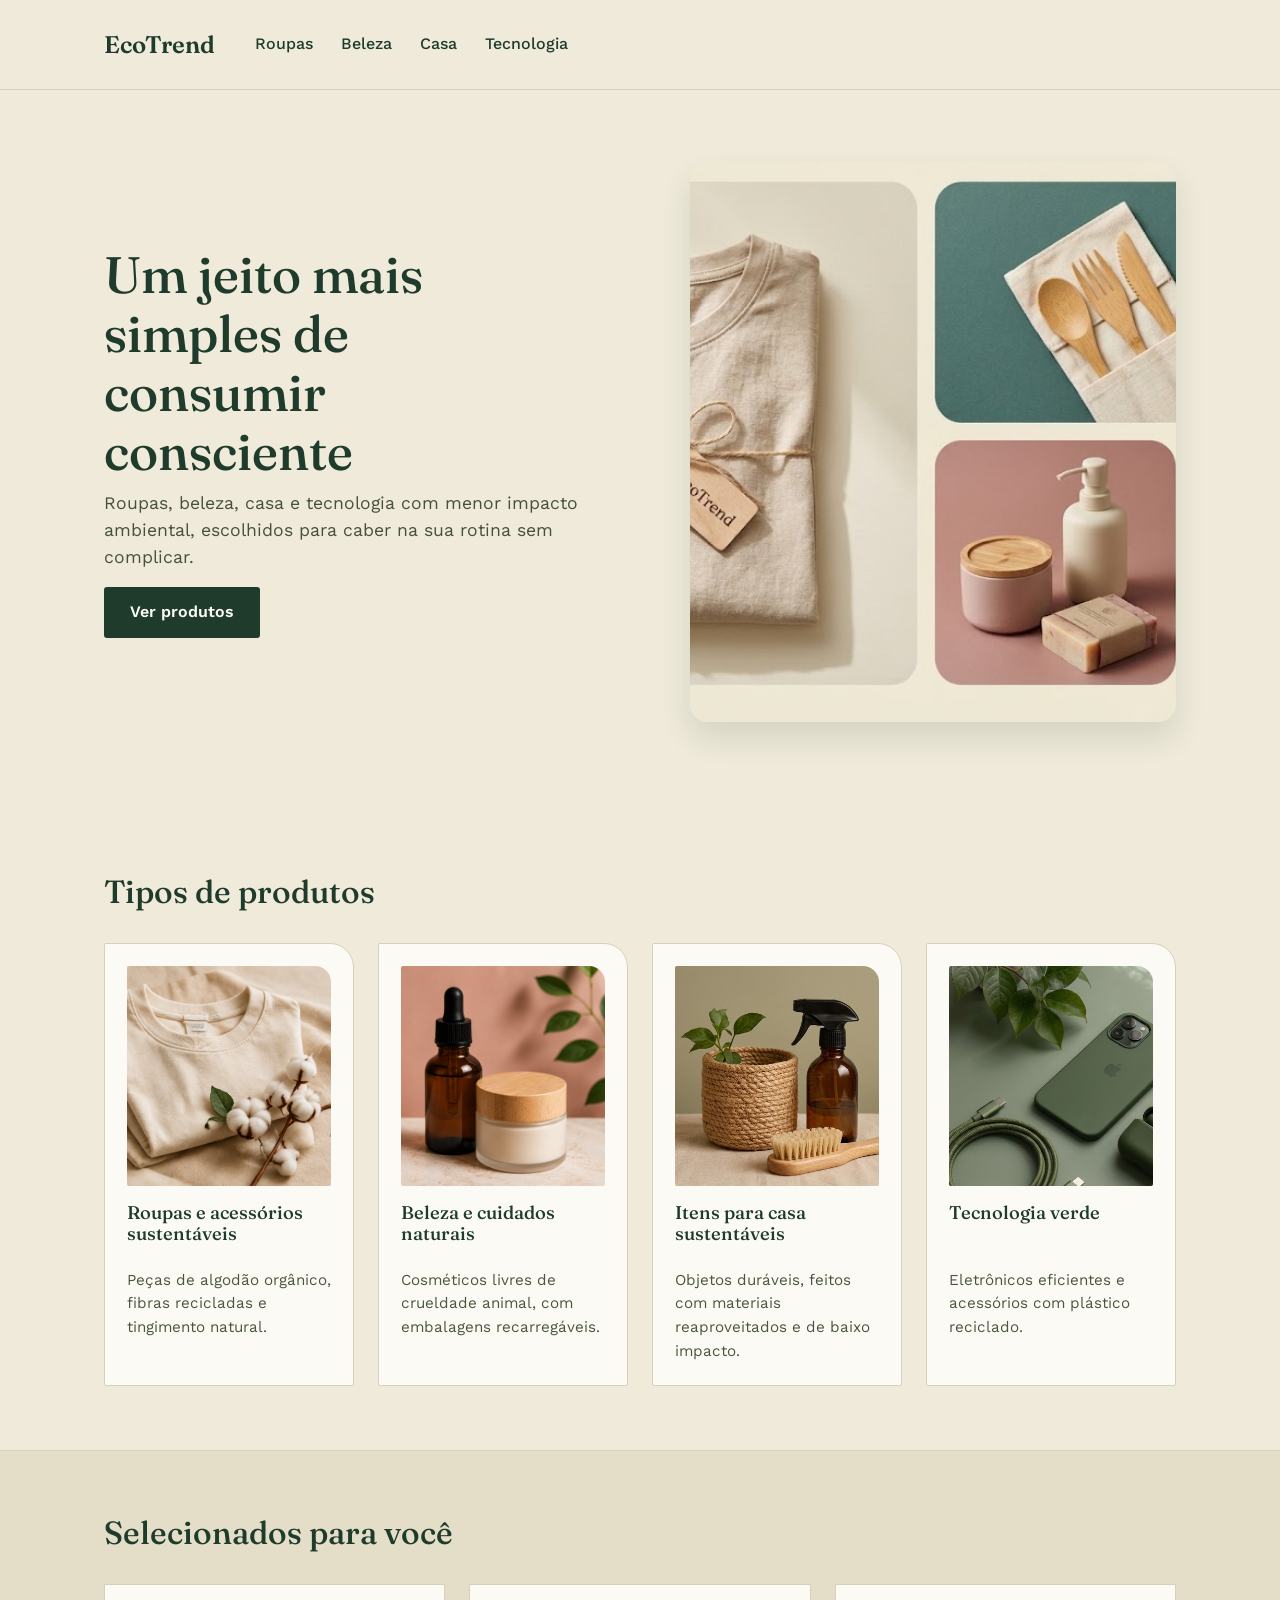
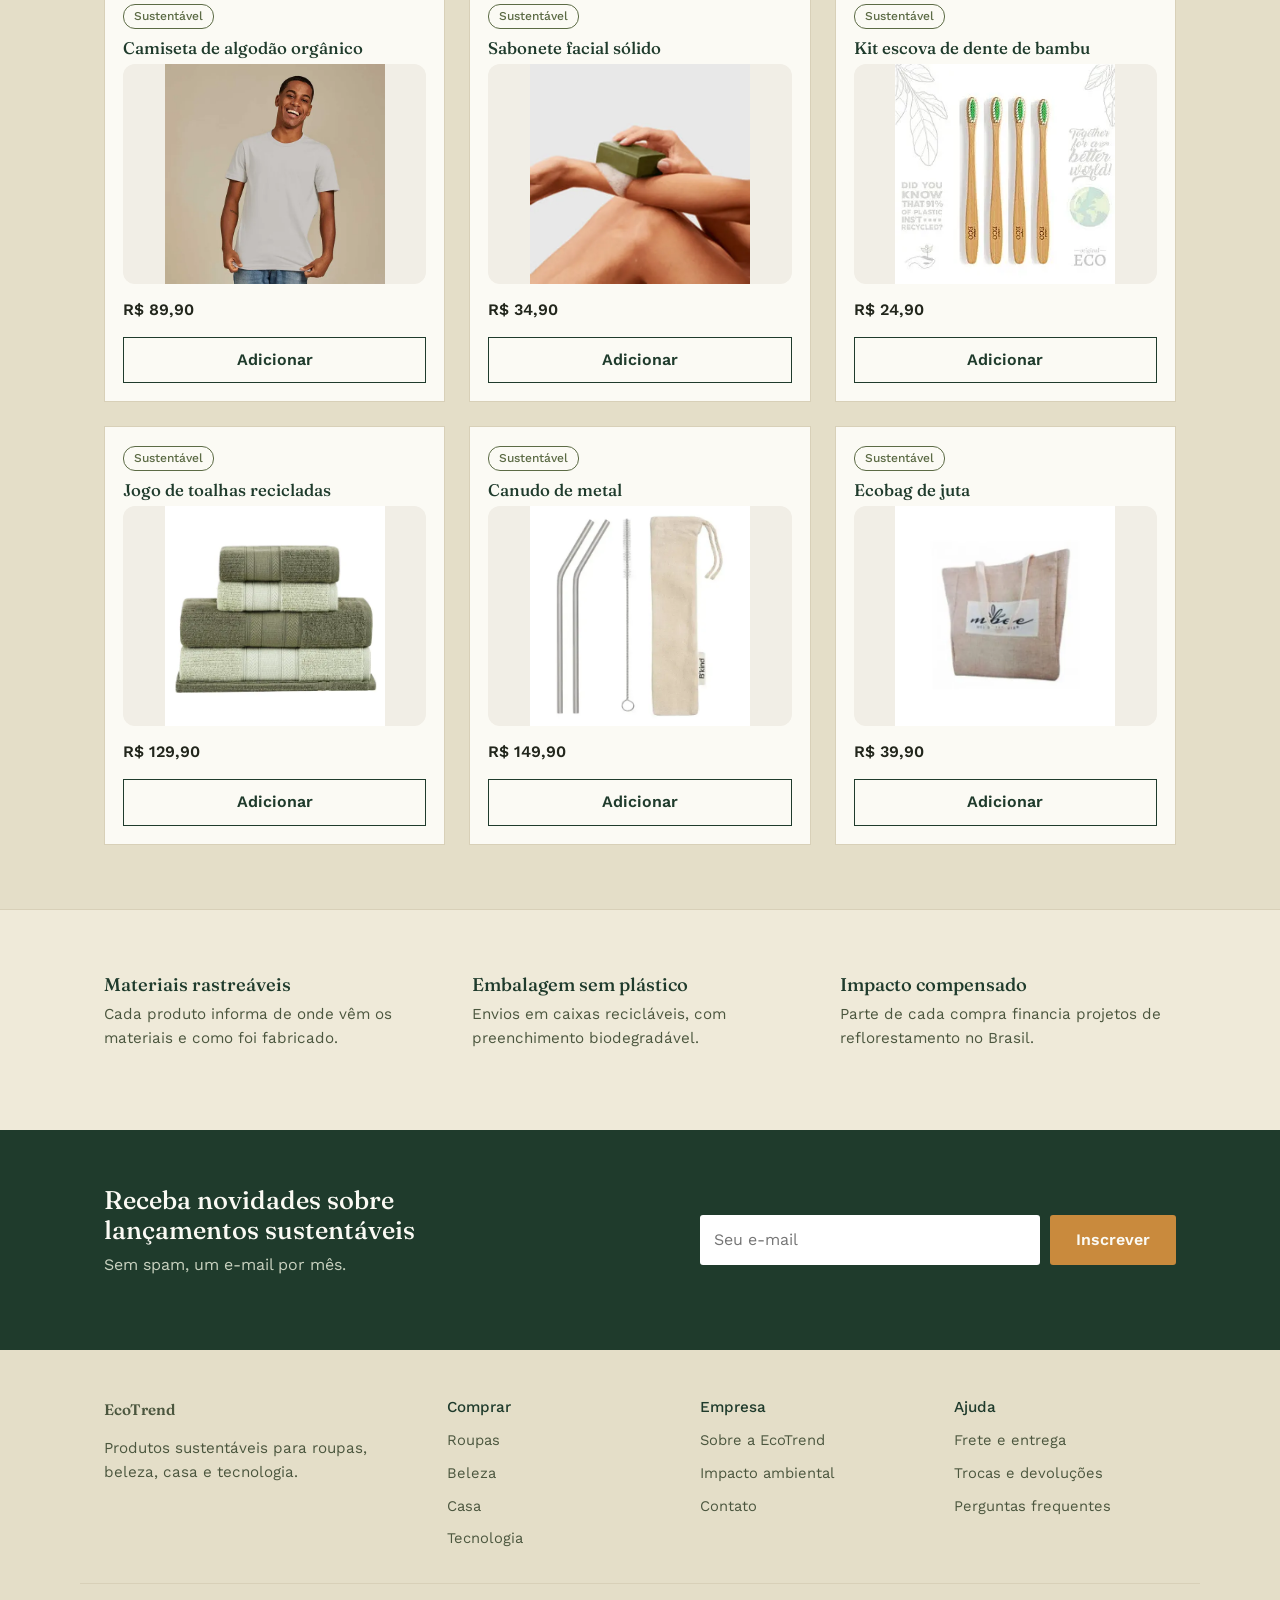
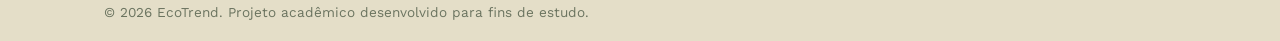
==== index.html @ 62171b1b "Initial commit" ====
<!doctype html>
<html lang="pt-BR">

<head>
  <meta charset="UTF-8">
  <meta name="viewport" content="width=device-width, initial-scale=1">
  <title>EcoTrend — produtos sustentáveis para o dia a dia</title>
  <link rel="preconnect" href="https://fonts.googleapis.com">
  <link rel="preconnect" href="https://fonts.gstatic.com" crossorigin>
  <link
    href="https://fonts.googleapis.com/css2?family=Fraunces:opsz,wght@9..144,400;9..144,600;9..144,700&family=Work+Sans:wght@400;500;600&display=swap"
    rel="stylesheet">
  <link href="https://cdn.jsdelivr.net/npm/bootstrap@5.3.3/dist/css/bootstrap.min.css" rel="stylesheet">
  <link rel="stylesheet" href="styles.css">
</head>

<body>

  <header class="site-header">
    <nav class="navbar navbar-expand-lg">
      <div class="container header-inner">
        <a class="brand" href="#topo">EcoTrend</a>
        <div class="navbar-collapse" id="navMenu">
          <ul class="nav-links">
            <li><a href="#categorias">Roupas</a></li>
            <li><a href="#categorias">Beleza</a></li>
            <li><a href="#categorias">Casa</a></li>
            <li><a href="#categorias">Tecnologia</a></li>
          </ul>
        </div>
      </div>
    </nav>
  </header>

  <main id="topo">

    <section class="hero">
      <div class="container hero-inner">
        <div class="hero-text">
          <h1>Um jeito mais simples de consumir consciente</h1>
          <p>Roupas, beleza, casa e tecnologia com menor impacto ambiental, escolhidos para caber na sua rotina sem
            complicar.</p>
          <a class="btn-primary" href="#produtos">Ver produtos</a>
        </div>
        <div class="hero-visual">
          <img src="./imagem.jpg" alt="" class="hero-image">
        </div>
      </div>
    </section>

    <section class="categories" id="categorias">
      <div class="container">
        <h2>Tipos de produtos</h2>
        <div class="categories-grid">

          <article class="category cat--roupas">
            <img src="./algodao.png" alt="" class="category-media">
            <h3>Roupas e acessórios sustentáveis</h3>
            <p>Peças de algodão orgânico, fibras recicladas e tingimento natural.</p>
          </article>

          <article class="category cat--beleza">
            <img src="./oleos.png" alt="" class="category-media">
            <h3>Beleza e cuidados naturais</h3>
            <p>Cosméticos livres de crueldade animal, com embalagens recarregáveis.</p>
          </article>

          <article class="category cat--casa">
            <img src="./oleo2.jpg" alt="" class="category-media">
            <h3>Itens para casa sustentáveis</h3>
            <p>Objetos duráveis, feitos com materiais reaproveitados e de baixo impacto.</p>
          </article>

          <article class="category cat--tech">
            <img src="./celular.jpg" alt="" class="category-media">
            <h3>Tecnologia verde</h3>
            <p>Eletrônicos eficientes e acessórios com plástico reciclado.</p>
          </article>

        </div>
      </div>
    </section>

    <section class="products" id="produtos">
      <div class="container">
        <h2>Selecionados para você</h2>
        <div class="products-grid">

          <article class="product-card">
            <span class="product-tag">Sustentável</span>
            <h3>Camiseta de algodão orgânico</h3>
            <img src="algodao organico.webp" alt="">
            <p class="product-price">R$ 89,90</p>
            <button type="button" class="btn-secondary">Adicionar</button>
          </article>

          <article class="product-card">
            <span class="product-tag">Sustentável</span>
            <h3>Sabonete facial sólido</h3>
            <img src="sabonete-solido.webp" alt="">
            <p class="product-price">R$ 34,90</p>
            <button type="button" class="btn-secondary">Adicionar</button>
          </article>

          <article class="product-card">
            <span class="product-tag">Sustentável</span>
            <h3>Kit escova de dente de bambu</h3>
            <img src="escova.webp" alt="">
            <p class="product-price">R$ 24,90</p>
            <button type="button" class="btn-secondary">Adicionar</button>
          </article>

          <article class="product-card">
            <span class="product-tag">Sustentável</span>
            <h3>Jogo de toalhas recicladas</h3>
            <img src="toalha.webp" alt="">
            <p class="product-price">R$ 129,90</p>
            <button type="button" class="btn-secondary">Adicionar</button>
          </article>

          <article class="product-card">
            <span class="product-tag">Sustentável</span>
            <h3>Canudo de metal</h3>
            <img src="canudo.webp" alt="">
            <p class="product-price">R$ 149,90</p>
            <button type="button" class="btn-secondary">Adicionar</button>
          </article>

          <article class="product-card">
            <span class="product-tag">Sustentável</span>
            <h3>Ecobag de juta</h3>
            <img src="sacola.webp" alt="">
            <p class="product-price">R$ 39,90</p>
            <button type="button" class="btn-secondary">Adicionar</button>
          </article>

        </div>
      </div>
    </section>

    <section class="values">
      <div class="container values-grid">
        <div class="value">
          <h3>Materiais rastreáveis</h3>
          <p>Cada produto informa de onde vêm os materiais e como foi fabricado.</p>
        </div>
        <div class="value">
          <h3>Embalagem sem plástico</h3>
          <p>Envios em caixas recicláveis, com preenchimento biodegradável.</p>
        </div>
        <div class="value">
          <h3>Impacto compensado</h3>
          <p>Parte de cada compra financia projetos de reflorestamento no Brasil.</p>
        </div>
      </div>
    </section>

    <section class="newsletter">
      <div class="container newsletter-inner">
        <div>
          <h2>Receba novidades sobre lançamentos sustentáveis</h2>
          <p>Sem spam, um e-mail por mês.</p>
        </div>
        <form class="newsletter-form" onsubmit="return false;">
          <label for="email" class="visually-hidden">E-mail</label>
          <input type="email" id="email" placeholder="Seu e-mail" required>
          <button type="submit" class="btn-primary">Inscrever</button>
        </form>
      </div>
    </section>

  </main>

  <footer class="site-footer">
    <div class="container footer-grid">
      <div class="footer-brand">
        <p class="brand">EcoTrend</p>
        <p>Produtos sustentáveis para roupas, beleza, casa e tecnologia.</p>
      </div>
      <div class="footer-col">
        <h4>Comprar</h4>
        <ul>
          <li><a href="#categorias">Roupas</a></li>
          <li><a href="#categorias">Beleza</a></li>
          <li><a href="#categorias">Casa</a></li>
          <li><a href="#categorias">Tecnologia</a></li>
        </ul>
      </div>
      <div class="footer-col">
        <h4>Empresa</h4>
        <ul>
          <li><a href="#">Sobre a EcoTrend</a></li>
          <li><a href="#">Impacto ambiental</a></li>
          <li><a href="#">Contato</a></li>
        </ul>
      </div>
      <div class="footer-col">
        <h4>Ajuda</h4>
        <ul>
          <li><a href="#">Frete e entrega</a></li>
          <li><a href="#">Trocas e devoluções</a></li>
          <li><a href="#">Perguntas frequentes</a></li>
        </ul>
      </div>
    </div>
    <div class="container footer-bottom">
      <p>&copy; 2026 EcoTrend. Projeto acadêmico desenvolvido para fins de estudo.</p>
    </div>
  </footer>

  <script src="https://cdn.jsdelivr.net/npm/bootstrap@5.3.3/dist/js/bootstrap.bundle.min.js"></script>
</body>

</html>
---- styles.css ----
:root {
  --bg: #EFEAD9;
  --bg-alt: #E4DEC8;
  --surface: #FBFAF4;
  --ink: #22261C;
  --forest: #1F3B2C;
  --moss: #5C6B45;
  --ochre: #C98A3D;
  --line: #D8D0B8;
}

* {
  box-sizing: border-box;
}

html {
  scroll-behavior: smooth;
}

body {
  margin: 0;
  background: var(--bg);
  color: var(--ink);
  font-family: "Work Sans", sans-serif;
  font-size: 16px;
  line-height: 1.55;
  overflow-x: hidden;
}

h1,
h2,
h3 {
  font-family: "Fraunces", serif;
  color: var(--forest);
  margin: 0 0 0.5rem;
  line-height: 1.15;
}

p {
  margin: 0 0 1rem;
  max-width: 62ch;
}

a {
  color: var(--forest);
  text-decoration: none;
}

.container {
  width: 100%;
  max-width: 1120px;
  margin: 0 auto;
  padding: 0 24px;
}

.visually-hidden {
  position: absolute;
  width: 1px;
  height: 1px;
  overflow: hidden;
  clip: rect(0 0 0 0);
}

a:focus-visible,
button:focus-visible,
input:focus-visible {
  outline: 2px solid var(--ochre);
  outline-offset: 3px;
}

/* header */

.site-header {
  background: var(--bg);
  border-bottom: 1px solid var(--line);
  position: sticky;
  top: 0;
  z-index: 20;
}

.header-inner {
  display: flex;
  align-items: center;
  justify-content: space-between;
  gap: 40px;
  padding-top: 18px;
  padding-bottom: 18px;
}

.brand {
  font-family: "Fraunces", serif;
  font-size: 1.5rem;
  font-weight: 600;
  color: var(--forest);
  margin-right: auto;
}

.navbar-collapse {
  display: flex;
  align-items: center;
  gap: 32px;
  margin-left: 0;
}

.nav-links {
  list-style: none;
  display: flex;
  gap: 28px;
  margin: 0;
  padding: 0;
}

.nav-links a {
  font-weight: 500;
  border-bottom: 2px solid transparent;
  padding-bottom: 2px;
}

.nav-links a:hover {
  border-bottom-color: var(--ochre);
}

@media (max-width: 991px) {
  .navbar-collapse {
    flex-direction: column;
    align-items: flex-start;
    gap: 16px;
    padding: 20px 0 8px;
  }
}

/* hero */

.hero {
  padding: 72px 0 88px;
}

.hero-inner {
  display: grid;
  grid-template-columns: 1fr;
  gap: 48px;
  align-items: center;
}

.hero-visual {
  display: flex;
  justify-content: center;
  align-items: center;
  width: 100%;
}

.hero-image {
  display: block;
  width: min(100%, 760px);
  max-width: 100%;
  height: 520px;
  object-fit: cover;
  object-position: center;
  border-radius: 18px;
  box-shadow: 0 16px 30px rgba(31, 59, 44, 0.12);
}

.hero-text h1 {
  font-size: 2.6rem;
  max-width: 14ch;
}

.hero-text p {
  font-size: 1.1rem;
  color: #46503A;
}

.btn-primary {
  display: inline-block;
  background: var(--forest);
  color: var(--surface);
  font-weight: 600;
  padding: 13px 26px;
  border: none;
  border-radius: 3px;
  cursor: pointer;
}

.btn-primary:hover {
  background: #16291D;
}

.hero-swatches {
  display: grid;
  grid-template-columns: repeat(4, 1fr);
  grid-auto-rows: 64px;
  gap: 14px;
}

.swatch {
  border-radius: 2px 20px 2px 2px;
}

.s1 {
  grid-column: 1 / 3;
  grid-row: 1 / 3;
  transform: rotate(-1.5deg);
}

.s2 {
  grid-column: 3 / 5;
  grid-row: 1 / 2;
}

.s3 {
  grid-column: 3 / 4;
  grid-row: 2 / 4;
  transform: rotate(1.5deg);
}

.s4 {
  grid-column: 4 / 5;
  grid-row: 2 / 4;
}

.swatch--cotton {
  background: linear-gradient(160deg, #F4F0E2, #DDD4B8);
}

.swatch--teal {
  background: linear-gradient(160deg, #6C9A93, #3F6B65);
}

.swatch--rose {
  background: linear-gradient(160deg, #E3C3B4, #C99A8C);
}

.swatch--moss {
  background: linear-gradient(160deg, #90A26B, #5C6B45);
}

.swatch--bamboo {
  background: repeating-linear-gradient(115deg, #DCCB9C, #DCCB9C 10px, #C9B378 10px, #C9B378 20px);
}

.swatch--clay {
  background: linear-gradient(160deg, #C2814E, #9C5B31);
}

@media (min-width: 768px) {
  .hero-inner {
    grid-template-columns: 1.05fr 0.95fr;
  }

  .hero-image {
    width: min(100%, 820px);
    height: 560px;
  }

  .hero-text h1 {
    font-size: 3.2rem;
  }
}

/* categories */

.categories {
  padding: 64px 0;
}

.categories h2 {
  font-size: 2rem;
  margin-bottom: 32px;
}

.categories-grid {
  display: grid;
  grid-template-columns: repeat(1, minmax(0, 1fr));
  gap: 24px;
  width: 100%;
  max-width: 100%;
}

.category {
  background: var(--surface);
  border: 1px solid var(--line);
  border-radius: 2px 24px 2px 2px;
  padding: 22px;
  display: flex;
  flex-direction: column;
  height: 100%;
}

.category-media {
  width: 100%;
  max-width: 100%;
  height: 180px;
  border-radius: 2px 16px 2px 2px;
  margin-bottom: 16px;
  display: block;
  object-fit: cover;
  object-position: center;
  image-rendering: auto;
}

.category h3 {
  font-size: 1.15rem;
  min-height: 3.2em;
}

.category p {
  font-size: 0.95rem;
  color: #4B563E;
  margin: 0;
  flex: 1;
}

@media (min-width: 640px) {
  .categories-grid {
    grid-template-columns: repeat(2, minmax(0, 1fr));
  }
}

@media (min-width: 992px) {
  .categories-grid {
    grid-template-columns: repeat(4, minmax(0, 1fr));
  }

  .category-media {
    height: 220px;
  }
}

/* products */

.products {
  padding: 64px 0;
  background: var(--bg-alt);
  border-top: 1px solid var(--line);
  border-bottom: 1px solid var(--line);
}

.products h2 {
  font-size: 2rem;
  margin-bottom: 32px;
}

.products-grid {
  display: grid;
  grid-template-columns: 1fr;
  gap: 24px;
}

.product-card {
  background: var(--surface);
  border: 1px solid var(--line);
  padding: 18px;
  position: relative;
}

.product-tag {
  display: inline-block;
  font-size: 0.75rem;
  font-weight: 500;
  color: var(--moss);
  border: 1px solid var(--moss);
  border-radius: 12px;
  padding: 2px 10px;
  margin-bottom: 10px;
}

.product-card h3 {
  font-size: 1.05rem;
  margin-bottom: 6px;
}

.product-card img {
  display: block;
  width: 100%;
  max-height: 220px;
  height: auto;
  object-fit: contain;
  object-position: center;
  border-radius: 12px;
  margin: 0 auto 14px;
  background: #f1eee6;
}

.product-price {
  font-weight: 600;
  color: var(--ink);
  margin-bottom: 14px;
}

.btn-secondary {
  width: 100%;
  background: transparent;
  border: 1.5px solid var(--forest);
  color: var(--forest);
  font-weight: 600;
  padding: 10px 16px;
  cursor: pointer;
}

.btn-secondary:hover {
  background: var(--forest);
  color: var(--surface);
}

@media (min-width: 640px) {
  .products-grid {
    grid-template-columns: repeat(2, 1fr);
  }
}

@media (min-width: 992px) {
  .products-grid {
    grid-template-columns: repeat(3, 1fr);
  }
}

/* values */

.values {
  padding: 64px 0;
}

.values-grid {
  display: grid;
  grid-template-columns: 1fr;
  gap: 32px;
}

.value h3 {
  font-size: 1.15rem;
}

.value p {
  font-size: 0.95rem;
  color: #4B563E;
}

@media (min-width: 768px) {
  .values-grid {
    grid-template-columns: repeat(3, 1fr);
  }
}

/* newsletter */

.newsletter {
  background: var(--forest);
  padding: 56px 0;
}

.newsletter h2 {
  color: var(--surface);
  font-size: 1.6rem;
  max-width: 20ch;
}

.newsletter p {
  color: #C9D2C0;
}

.newsletter-inner {
  display: grid;
  grid-template-columns: 1fr;
  gap: 24px;
  align-items: center;
}

.newsletter-form {
  display: flex;
  gap: 10px;
  flex-wrap: wrap;
}

.newsletter-form input {
  flex: 1 1 220px;
  padding: 12px 14px;
  border: none;
  border-radius: 3px;
  font-family: "Work Sans", sans-serif;
}

.newsletter-form .btn-primary {
  background: var(--ochre);
}

.newsletter-form .btn-primary:hover {
  background: #B37A32;
}

@media (min-width: 900px) {
  .newsletter-inner {
    grid-template-columns: 1.2fr 1fr;
  }
}

/* footer */

.site-footer {
  background: var(--bg-alt);
  padding-top: 48px;
}

.footer-grid {
  display: grid;
  grid-template-columns: 1fr;
  gap: 32px;
  padding-bottom: 32px;
}

.footer-brand p {
  font-size: 0.95rem;
  color: #4B563E;
}

.footer-col h4 {
  font-family: "Work Sans", sans-serif;
  font-size: 0.95rem;
  color: var(--forest);
  margin-bottom: 12px;
}

.footer-col ul {
  list-style: none;
  padding: 0;
  margin: 0;
  display: flex;
  flex-direction: column;
  gap: 8px;
}

.footer-col a {
  color: #4B563E;
  font-size: 0.92rem;
}

.footer-col a:hover {
  color: var(--forest);
}

.footer-bottom {
  border-top: 1px solid var(--line);
  padding: 18px 24px;
}

.footer-bottom p {
  font-size: 0.85rem;
  color: #6B7460;
  margin: 0;
}

@media (min-width: 768px) {
  .footer-grid {
    grid-template-columns: 1.4fr 1fr 1fr 1fr;
  }
}

@media (prefers-reduced-motion: reduce) {
  html {
    scroll-behavior: auto;
  }
}
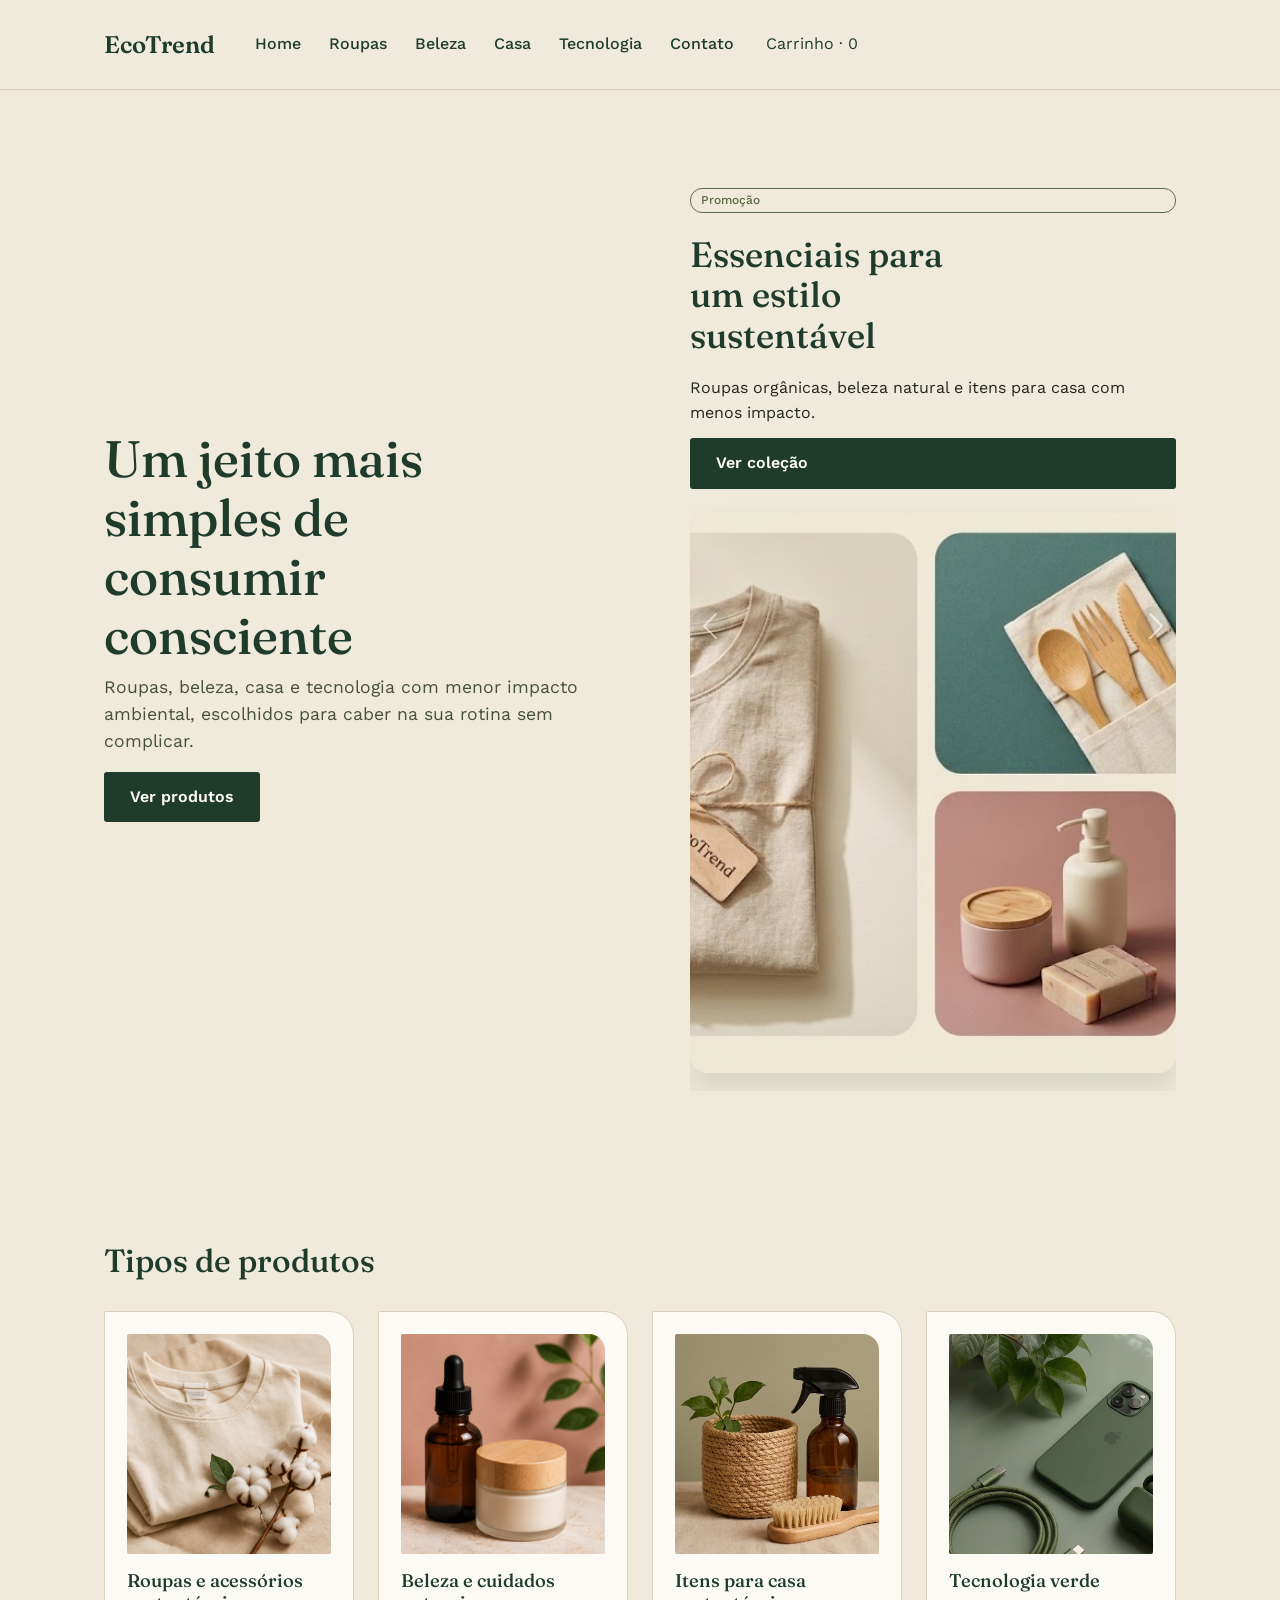
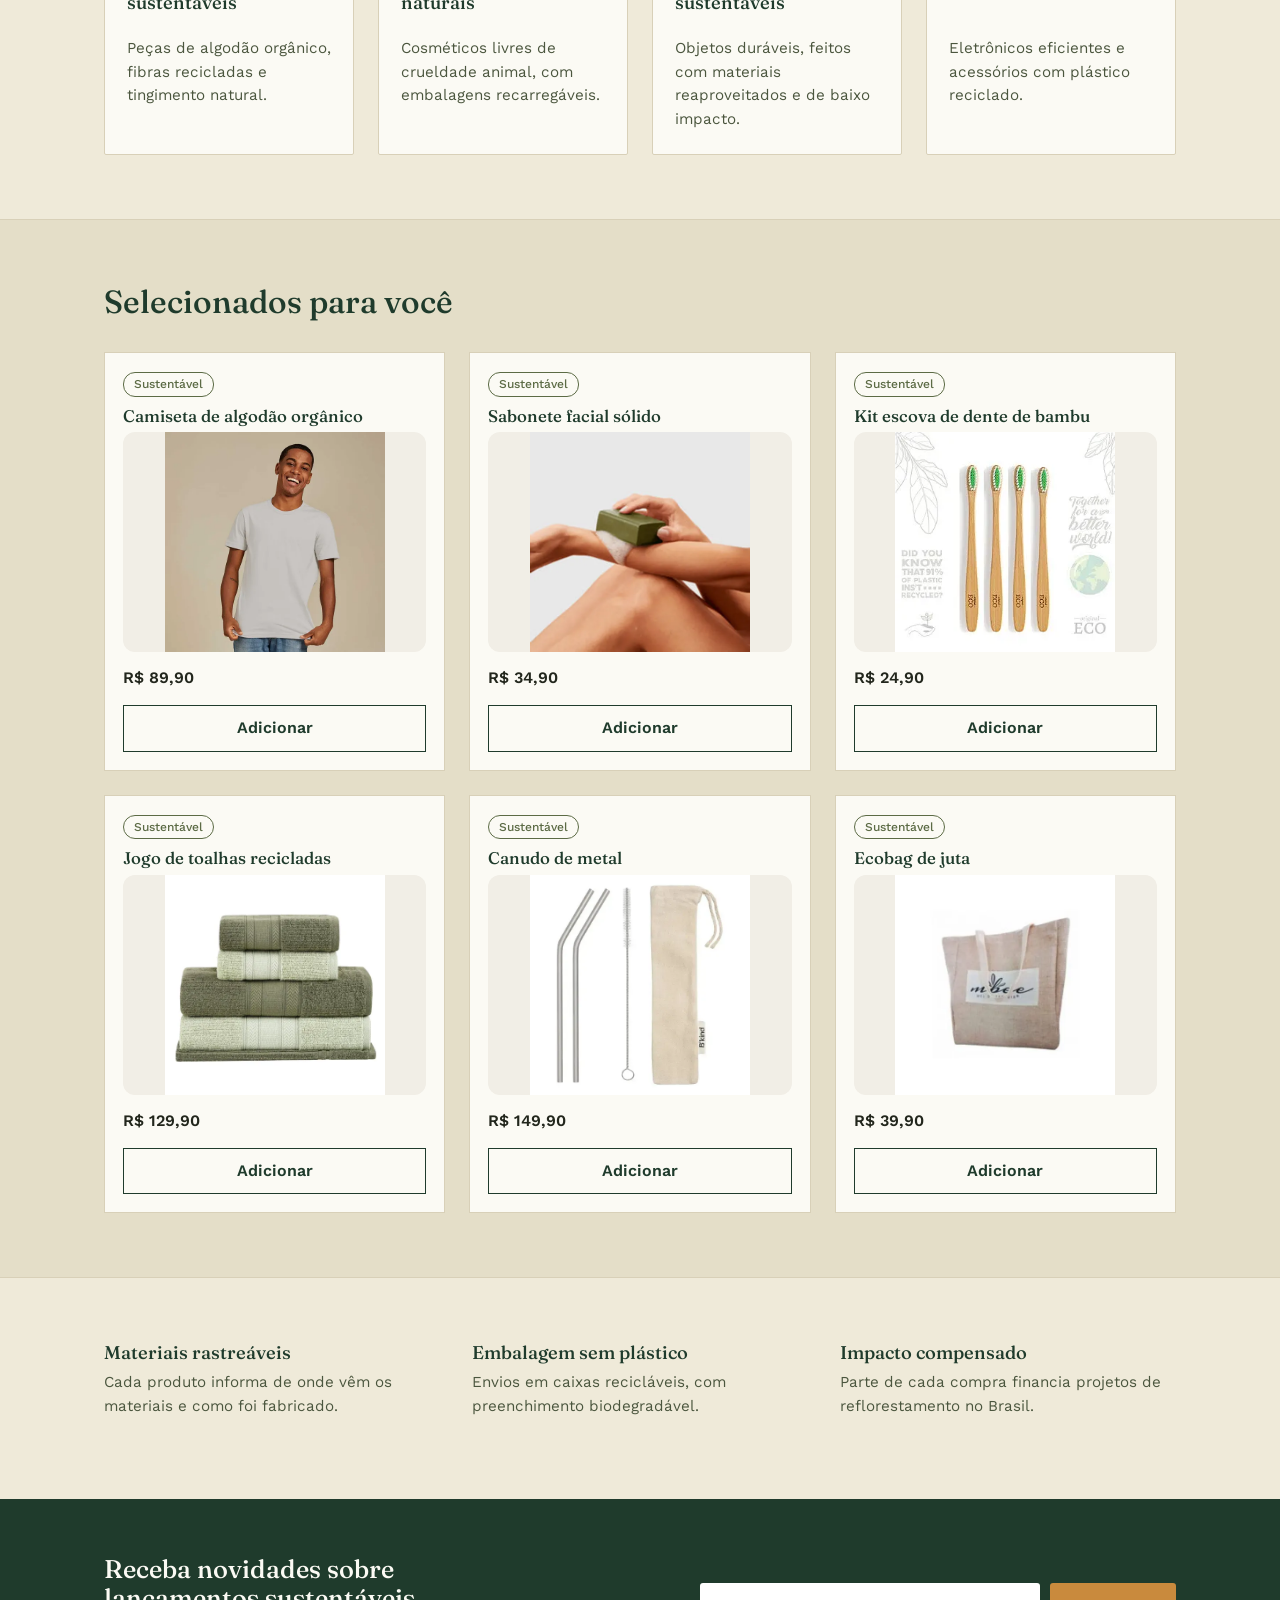
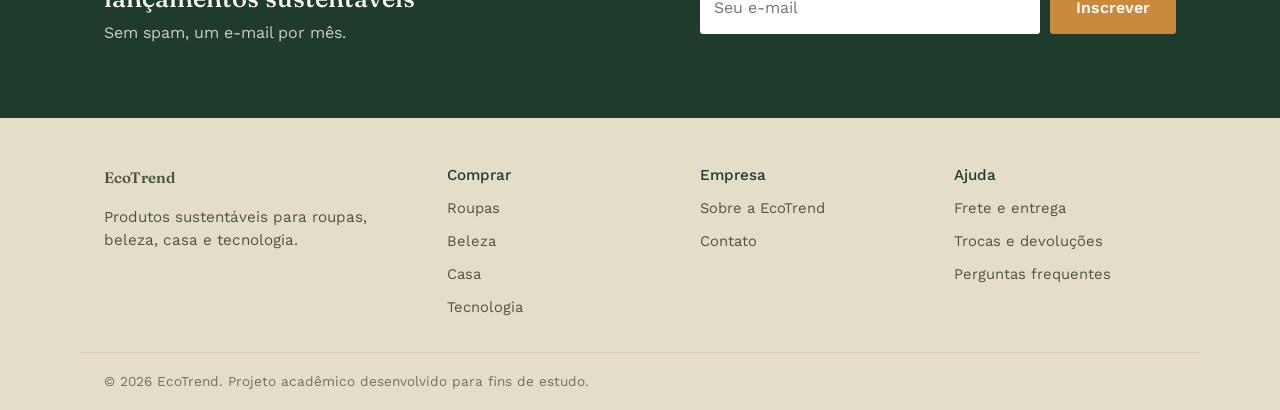
==== commit 98b3043c: "Add multi-page eco store layout" ====
--- a/index.html
+++ b/index.html
@@ -19,14 +19,17 @@
   <header class="site-header">
     <nav class="navbar navbar-expand-lg">
       <div class="container header-inner">
-        <a class="brand" href="#topo">EcoTrend</a>
+        <a class="brand" href="index.html">EcoTrend</a>
         <div class="navbar-collapse" id="navMenu">
           <ul class="nav-links">
-            <li><a href="#categorias">Roupas</a></li>
-            <li><a href="#categorias">Beleza</a></li>
-            <li><a href="#categorias">Casa</a></li>
-            <li><a href="#categorias">Tecnologia</a></li>
+            <li><a href="index.html">Home</a></li>
+            <li><a href="categorias.html">Roupas</a></li>
+            <li><a href="categorias.html">Beleza</a></li>
+            <li><a href="categorias.html">Casa</a></li>
+            <li><a href="categorias.html">Tecnologia</a></li>
+            <li><a href="contato.html">Contato</a></li>
           </ul>
+          <a class="cart-link" href="#">Carrinho · 0</a>
         </div>
       </div>
     </nav>
@@ -42,8 +45,55 @@
             complicar.</p>
           <a class="btn-primary" href="#produtos">Ver produtos</a>
         </div>
-        <div class="hero-visual">
-          <img src="./imagem.jpg" alt="" class="hero-image">
+
+        <div id="heroCarousel" class="carousel slide hero-carousel" data-bs-ride="carousel">
+          <div class="carousel-inner">
+            <div class="carousel-item active">
+              <div class="hero-slide">
+                <div class="hero-content">
+                  <span class="product-tag">Promoção</span>
+                  <h2>Essenciais para um estilo sustentável</h2>
+                  <p>Roupas orgânicas, beleza natural e itens para casa com menos impacto.</p>
+                  <a class="btn-primary" href="categorias.html">Ver coleção</a>
+                </div>
+                <div class="hero-image-box">
+                  <img src="assets/images/imagem.jpg" alt="Coleção sustentável" class="hero-image">
+                </div>
+              </div>
+            </div>
+            <div class="carousel-item">
+              <div class="hero-slide">
+                <div class="hero-content">
+                  <span class="product-tag">Novo</span>
+                  <h2>Casa com menos plástico e mais consciência</h2>
+                  <p>Descubra itens reutilizáveis e de baixo impacto para o seu dia a dia.</p>
+                  <a class="btn-primary" href="produto.html">Comprar agora</a>
+                </div>
+                <div class="hero-image-box">
+                  <img src="assets/images/oleo2.jpg" alt="Itens para casa sustentáveis" class="hero-image">
+                </div>
+              </div>
+            </div>
+            <div class="carousel-item">
+              <div class="hero-slide">
+                <div class="hero-content">
+                  <span class="product-tag">Tecnologia</span>
+                  <h2>Green tech para facilitar seu dia</h2>
+                  <p>Eletrônicos eficientes com materiais reciclados e baixa pegada ambiental.</p>
+                  <a class="btn-primary" href="categorias.html">Explorar</a>
+                </div>
+                <div class="hero-image-box">
+                  <img src="assets/images/celular.jpg" alt="Tecnologia verde" class="hero-image">
+                </div>
+              </div>
+            </div>
+          </div>
+          <button class="carousel-control-prev" type="button" data-bs-target="#heroCarousel" data-bs-slide="prev">
+            <span class="carousel-control-prev-icon" aria-hidden="true"></span>
+          </button>
+          <button class="carousel-control-next" type="button" data-bs-target="#heroCarousel" data-bs-slide="next">
+            <span class="carousel-control-next-icon" aria-hidden="true"></span>
+          </button>
         </div>
       </div>
     </section>
@@ -54,25 +104,25 @@
         <div class="categories-grid">
 
           <article class="category cat--roupas">
-            <img src="./algodao.png" alt="" class="category-media">
+            <img src="assets/images/algodao.png" alt="Roupas sustentáveis" class="category-media">
             <h3>Roupas e acessórios sustentáveis</h3>
             <p>Peças de algodão orgânico, fibras recicladas e tingimento natural.</p>
           </article>
 
           <article class="category cat--beleza">
-            <img src="./oleos.png" alt="" class="category-media">
+            <img src="assets/images/oleos.png" alt="Beleza natural" class="category-media">
             <h3>Beleza e cuidados naturais</h3>
             <p>Cosméticos livres de crueldade animal, com embalagens recarregáveis.</p>
           </article>
 
           <article class="category cat--casa">
-            <img src="./oleo2.jpg" alt="" class="category-media">
+            <img src="assets/images/oleo2.jpg" alt="Itens para casa" class="category-media">
             <h3>Itens para casa sustentáveis</h3>
             <p>Objetos duráveis, feitos com materiais reaproveitados e de baixo impacto.</p>
           </article>
 
           <article class="category cat--tech">
-            <img src="./celular.jpg" alt="" class="category-media">
+            <img src="assets/images/celular.jpg" alt="Tecnologia verde" class="category-media">
             <h3>Tecnologia verde</h3>
             <p>Eletrônicos eficientes e acessórios com plástico reciclado.</p>
           </article>
@@ -89,7 +139,7 @@
           <article class="product-card">
             <span class="product-tag">Sustentável</span>
             <h3>Camiseta de algodão orgânico</h3>
-            <img src="algodao organico.webp" alt="">
+            <img src="assets/images/algodao-organico.webp" alt="Camiseta de algodão orgânico">
             <p class="product-price">R$ 89,90</p>
             <button type="button" class="btn-secondary">Adicionar</button>
           </article>
@@ -97,7 +147,7 @@
           <article class="product-card">
             <span class="product-tag">Sustentável</span>
             <h3>Sabonete facial sólido</h3>
-            <img src="sabonete-solido.webp" alt="">
+            <img src="assets/images/sabonete-solido.webp" alt="Sabonete facial sólido">
             <p class="product-price">R$ 34,90</p>
             <button type="button" class="btn-secondary">Adicionar</button>
           </article>
@@ -105,7 +155,7 @@
           <article class="product-card">
             <span class="product-tag">Sustentável</span>
             <h3>Kit escova de dente de bambu</h3>
-            <img src="escova.webp" alt="">
+            <img src="assets/images/escova.webp" alt="Escova de bambu">
             <p class="product-price">R$ 24,90</p>
             <button type="button" class="btn-secondary">Adicionar</button>
           </article>
@@ -113,7 +163,7 @@
           <article class="product-card">
             <span class="product-tag">Sustentável</span>
             <h3>Jogo de toalhas recicladas</h3>
-            <img src="toalha.webp" alt="">
+            <img src="assets/images/toalha.webp" alt="Toalhas recicladas">
             <p class="product-price">R$ 129,90</p>
             <button type="button" class="btn-secondary">Adicionar</button>
           </article>
@@ -121,7 +171,7 @@
           <article class="product-card">
             <span class="product-tag">Sustentável</span>
             <h3>Canudo de metal</h3>
-            <img src="canudo.webp" alt="">
+            <img src="assets/images/canudo.webp" alt="Canudo de metal">
             <p class="product-price">R$ 149,90</p>
             <button type="button" class="btn-secondary">Adicionar</button>
           </article>
@@ -129,7 +179,7 @@
           <article class="product-card">
             <span class="product-tag">Sustentável</span>
             <h3>Ecobag de juta</h3>
-            <img src="sacola.webp" alt="">
+            <img src="assets/images/sacola.webp" alt="Ecobag de juta">
             <p class="product-price">R$ 39,90</p>
             <button type="button" class="btn-secondary">Adicionar</button>
           </article>
@@ -180,18 +230,17 @@
       <div class="footer-col">
         <h4>Comprar</h4>
         <ul>
-          <li><a href="#categorias">Roupas</a></li>
-          <li><a href="#categorias">Beleza</a></li>
-          <li><a href="#categorias">Casa</a></li>
-          <li><a href="#categorias">Tecnologia</a></li>
+          <li><a href="categorias.html">Roupas</a></li>
+          <li><a href="categorias.html">Beleza</a></li>
+          <li><a href="categorias.html">Casa</a></li>
+          <li><a href="categorias.html">Tecnologia</a></li>
         </ul>
       </div>
       <div class="footer-col">
         <h4>Empresa</h4>
         <ul>
-          <li><a href="#">Sobre a EcoTrend</a></li>
-          <li><a href="#">Impacto ambiental</a></li>
-          <li><a href="#">Contato</a></li>
+          <li><a href="contato.html">Sobre a EcoTrend</a></li>
+          <li><a href="contato.html">Contato</a></li>
         </ul>
       </div>
       <div class="footer-col">
--- a/styles.css
+++ b/styles.css
@@ -185,6 +185,53 @@
   background: #16291D;
 }
 
+.hero-carousel {
+  width: 100%;
+}
+
+.hero-slide {
+  display: grid;
+  grid-template-columns: 1fr;
+  gap: 16px;
+  align-items: center;
+  min-height: 380px;
+  padding: 18px 0;
+}
+
+.hero-slide .hero-content {
+  display: flex;
+  flex-direction: column;
+  justify-content: center;
+  gap: 12px;
+  padding: 8px 0;
+}
+
+.hero-slide .hero-content h2 {
+  font-size: 2.2rem;
+  max-width: 12ch;
+}
+
+.hero-slide .hero-content p {
+  font-size: 1rem;
+  margin: 0;
+}
+
+.hero-slide .hero-image-box {
+  display: flex;
+  justify-content: center;
+  align-items: center;
+}
+
+.carousel-control-prev,
+.carousel-control-next {
+  width: 40px;
+  height: 40px;
+  top: 50%;
+  transform: translateY(-50%);
+  background: rgba(31, 59, 44, 0.18);
+  border-radius: 50%;
+}
+
 .hero-swatches {
   display: grid;
   grid-template-columns: repeat(4, 1fr);
@@ -351,6 +398,23 @@
   border: 1px solid var(--line);
   padding: 18px;
   position: relative;
+}
+
+.shop-product-card {
+  background: var(--surface);
+  border: 1px solid var(--line);
+  padding: 18px;
+  display: flex;
+  flex-direction: column;
+  height: 100%;
+}
+
+.shop-product-card img {
+  width: 100%;
+  height: 220px;
+  object-fit: cover;
+  border-radius: 12px;
+  margin-bottom: 16px;
 }
 
 .product-tag {
@@ -414,6 +478,155 @@
   }
 }
 
+.shop-layout {
+  display: grid;
+  grid-template-columns: 1fr;
+  gap: 28px;
+  padding: 48px 0 64px;
+}
+
+.shop-sidebar {
+  background: var(--surface);
+  border: 1px solid var(--line);
+  border-radius: 18px;
+  padding: 22px;
+}
+
+.shop-sidebar h3 {
+  font-size: 1.2rem;
+  margin-bottom: 16px;
+}
+
+.filter-group {
+  margin-bottom: 20px;
+}
+
+.filter-group label {
+  display: block;
+  font-size: 0.9rem;
+  font-weight: 600;
+  color: var(--forest);
+  margin-bottom: 8px;
+}
+
+.filter-group select {
+  width: 100%;
+  padding: 10px 12px;
+  border: 1px solid var(--line);
+  border-radius: 8px;
+  background: #fff;
+}
+
+.shop-products {
+  display: grid;
+  grid-template-columns: 1fr;
+  gap: 24px;
+}
+
+@media (min-width: 768px) {
+  .shop-layout {
+    grid-template-columns: 260px 1fr;
+  }
+
+  .shop-products {
+    grid-template-columns: repeat(2, minmax(0, 1fr));
+  }
+}
+
+.detail-layout {
+  display: grid;
+  grid-template-columns: 1fr;
+  gap: 32px;
+  padding: 48px 0 64px;
+}
+
+.detail-gallery {
+  background: var(--surface);
+  border: 1px solid var(--line);
+  border-radius: 20px;
+  padding: 22px;
+}
+
+.detail-gallery img {
+  width: 100%;
+  max-height: 520px;
+  object-fit: cover;
+  border-radius: 16px;
+}
+
+.detail-info {
+  background: var(--surface);
+  border: 1px solid var(--line);
+  border-radius: 20px;
+  padding: 28px;
+}
+
+.detail-meta {
+  display: flex;
+  gap: 8px;
+  flex-wrap: wrap;
+  margin-bottom: 16px;
+}
+
+.detail-meta span {
+  display: inline-block;
+  padding: 6px 10px;
+  border: 1px solid var(--moss);
+  border-radius: 999px;
+  color: var(--moss);
+  font-size: 0.75rem;
+  font-weight: 600;
+}
+
+.detail-price {
+  font-size: 2rem;
+  font-weight: 700;
+  margin: 16px 0;
+}
+
+.detail-actions {
+  display: flex;
+  gap: 12px;
+  flex-wrap: wrap;
+  margin-top: 24px;
+}
+
+.contact-wrap {
+  padding: 52px 0 64px;
+}
+
+.contact-box {
+  background: var(--surface);
+  border: 1px solid var(--line);
+  border-radius: 20px;
+  padding: 32px;
+}
+
+.contact-form {
+  display: grid;
+  gap: 16px;
+}
+
+.contact-form input,
+.contact-form textarea {
+  width: 100%;
+  padding: 12px 14px;
+  border: 1px solid var(--line);
+  border-radius: 10px;
+  font-family: "Work Sans", sans-serif;
+}
+
+.contact-form textarea {
+  min-height: 160px;
+  resize: vertical;
+}
+
+@media (min-width: 992px) {
+  .detail-layout {
+    grid-template-columns: 1.1fr 0.9fr;
+  }
+}
+
 /* values */
 
 .values {
